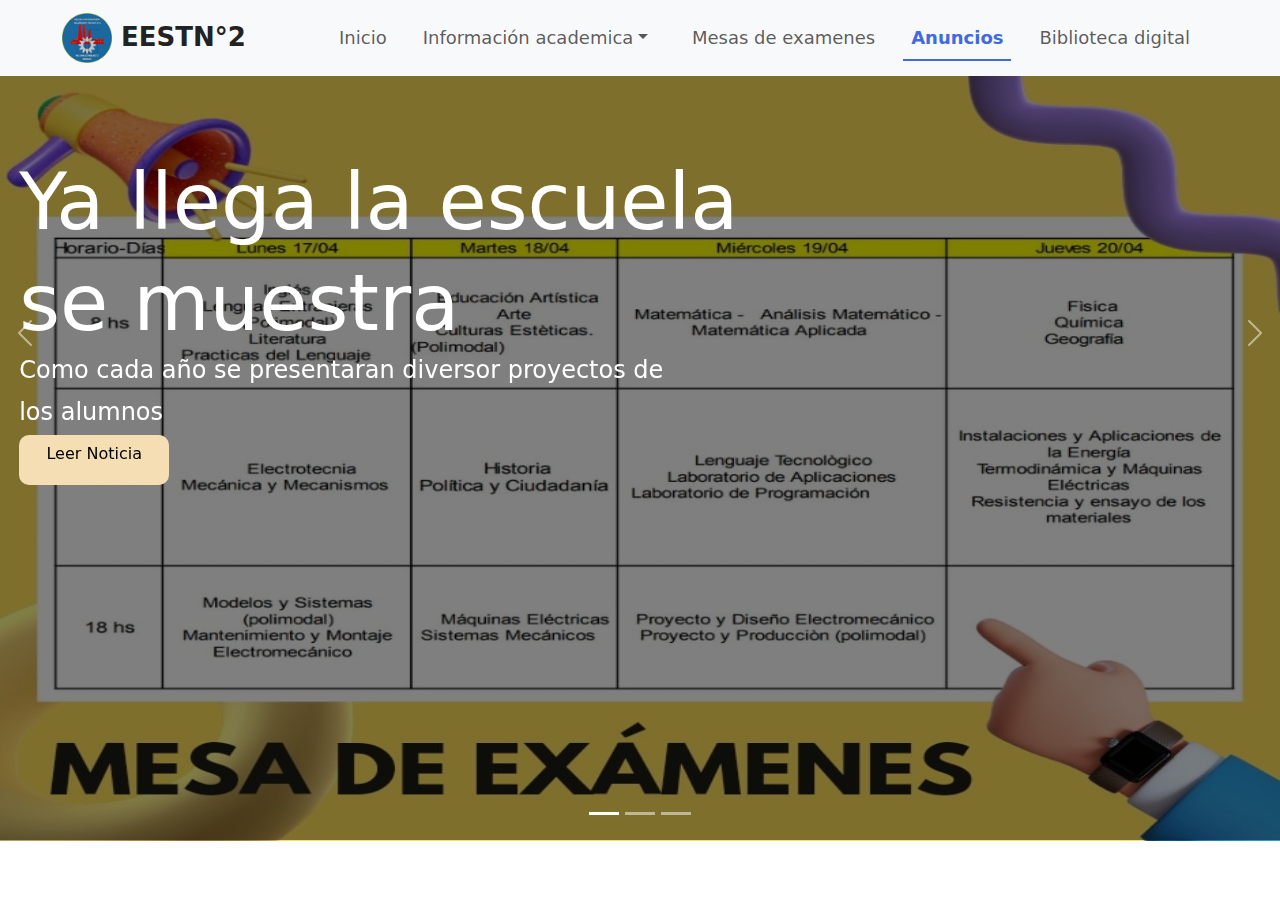
==== pages/anuncios.html @ 3d1d12f8 "Lito" ====
<!DOCTYPE html>
<html lang="en">
<head>
    <meta charset="UTF-8">
    <meta name="viewport" content="width=device-width, initial-scale=1.0">
    <link href="https://cdn.jsdelivr.net/npm/bootstrap@5.3.3/dist/css/bootstrap.min.css" rel="stylesheet"
        integrity="sha384-QWTKZyjpPEjISv5WaRU9OFeRpok6YctnYmDr5pNlyT2bRjXh0JMhjY6hW+ALEwIH" crossorigin="anonymous">
    <link rel="stylesheet" href="../css/style.css">
    <link rel="shortcut icon" href="../img/logo-colegio.png" type="image/x-icon">
    <link href="https://fonts.googleapis.com/icon?family=Material+Icons" rel="stylesheet">
    <title>Anuncios</title>
</head>
<body>
    <header>
        <nav class="navbar nav-underline navbar-expand-lg bg-body-tertiary">
            <div class="container-fluid">
                <a class="navbar-brand" href="#" style="font-size: 26px; font-weight: 600; color: #222;">
                    <img src="../img/logo-colegio.png" alt="" style="width: 50px;">
                    EESTN°2
                </a>
                <button class="navbar-toggler" type="button" data-bs-toggle="collapse" data-bs-target="#navbarNav"
                    aria-controls="navbarNav" aria-expanded="false" aria-label="Toggle navigation">
                    <span class="navbar-toggler-icon"></span>
                </button>
                <div class="collapse navbar-collapse justify-content-end" id="navbarNav">
                    <ul class="navbar-nav">
                        <li class="nav-item">
                            <a class="nav-link" href="../index.html">Inicio</a>
                        </li>
                        <li class="nav-item dropdown">
                            <a class="nav-link dropdown-toggle" data-bs-toggle="dropdown" aria-expanded="false"
                                href="#">Información academica</a>
                            <ul class="dropdown-menu">
                                <li><a class="dropdown-item" href="#">Ciclo básico</a></li>
                                <li><a class="dropdown-item" href="../pages/informatica.html">Informatica</a></li>
                                <li><a class="dropdown-item" href="#">Electromecanica</a></li>
                                <li><a class="dropdown-item" href="#">Energias Renovables</a></li>
                            </ul>
                        </li>
                        <li class="nav-item">
                            <a class="nav-link" href="#">Mesas de examenes</a>
                        </li>
                        <li class="nav-item">
                            <a class="nav-link active" href="#">Anuncios</a>
                        </li>
                        <li class="nav-item">
                            <a class="nav-link" href="#">Biblioteca digital</a>
                        </li>
                    </ul>
                </div>
            </div>
        </nav>
    </header>

    <main>
        <div id="carouselExampleIndicators" class="carousel slide">
            <div class="carousel-indicators">
                <button type="button" data-bs-target="#carouselExampleIndicators" data-bs-slide-to="0" class="active" aria-current="true" aria-label="Slide 1"></button>
                <button type="button" data-bs-target="#carouselExampleIndicators" data-bs-slide-to="1" aria-label="Slide 2"></button>
                <button type="button" data-bs-target="#carouselExampleIndicators" data-bs-slide-to="2" aria-label="Slide 3"></button>
            </div>
            <div class="carousel-inner">
                <div class="carousel-item active">
                    <section>
                        <img class="img-carousel" src="../img_Anuncios/MesaExamenes.jpg" class="d-block w-100" alt="collage1">  
                    </section>
                    <div class="carousel-caption">
                        <section>
                            <h5 class="texto-Grande">Ya llega la escuela</h5><br>
                            <h5 class="texto-Grande2">se muestra</h5><br>
                            <h5 class="texto-subtitulo">Como cada año se presentaran diversor proyectos de</h5><br>
                            <h5 class="texto-subtitulo2">los alumnos</h5>
                            <a class="btn button-carousel" role="button" href="#">
                                Leer Noticia
                            </a>
                        </section>
                    </div>
                </div>
                <div class="carousel-item">
                    <section>
                        <img class="img-carousel" src="../img_Anuncios/EntregaDelPremio.jpg" class="d-block w-100" alt="collage2">
                    </section>
                    <div class="carousel-caption">
                        <section>
                            <h5 class="texto-Grande">Ya llega la escuela</h5><br>
                            <h5 class="texto-Grande2">se muestra</h5><br>
                            <h5 class="texto-subtitulo">Como cada año se presentaran diversor proyectos de</h5><br>
                            <h5 class="texto-subtitulo2">los alumnos</h5>
                            <button class="button-carousel">
                                Leer Noticia
                            </button>
                        </section>
                    </div>
                </div>
                <div class="carousel-item">
                    <section>
                        <img class="img-carousel" src="../img_Anuncios/Rcp.jpg" class="d-block w-100" alt="collage3">
                    </section>
                    <div class="carousel-caption">
                        <section>
                            <h5 class="texto-Grande">Ya llega la escuela</h5><br>
                            <h5 class="texto-Grande2">se muestra</h5><br>
                            <h5 class="texto-subtitulo">Como cada año se presentaran diversor proyectos de</h5><br>
                            <h5 class="texto-subtitulo2">los alumnos</h5>
                            <button class="button-carousel">
                                Leer Noticia
                            </button>
                        </section>

                    </div>
                </div>
            </div>
            <button class="carousel-control-prev" type="button" data-bs-target="#carouselExampleIndicators" data-bs-slide="prev">
                <span class="carousel-control-prev-icon" aria-hidden="true"></span>
                <span class="visually-hidden">Previous</span>
            </button>
            <button class="carousel-control-next" type="button" data-bs-target="#carouselExampleIndicators" data-bs-slide="next">
                <span class="carousel-control-next-icon" aria-hidden="true"></span>
                <span class="visually-hidden">Next</span>
            </button>
        </div>
    </main>

    <!-- Intento Carousel, salio mal -->

    <script src="https://cdn.jsdelivr.net/npm/bootstrap@5.3.3/dist/js/bootstrap.bundle.min.js"
        integrity="sha384-YvpcrYf0tY3lHB60NNkmXc5s9fDVZLESaAA55NDzOxhy9GkcIdslK1eN7N6jIeHz"
        crossorigin="anonymous"></script>

    <script src="https://cdnjs.cloudflare.com/ajax/libs/materialize/1.0.0/js/materialize.min.js"></script>

</body>
</html>
---- css/style.css ----
.arvo-regular {
    font-family: "Arvo", serif;
    font-weight: 400;
    font-style: normal;
}
  
.arvo-bold {
    font-family: "Arvo", serif;
    font-weight: 500;
    font-style: normal;
}
  
.arvo-regular-italic {
    font-family: "Arvo", serif;
    font-weight: 400;
    font-style: italic;
}
  
.arvo-bold-italic {
    font-family: "Arvo", serif;
    font-weight: 700;
    font-style: italic;
}

body{
    overflow-x: hidden;
}

.arvo-bold {
  font-family: "Arvo", serif;
  font-weight: 500;
  font-style: normal;
}

.arvo-regular-italic {
  font-family: "Arvo", serif;
  font-weight: 400;
  font-style: italic;
}

.arvo-bold-italic {
  font-family: "Arvo", serif;
  font-weight: 700;
  font-style: italic;
}

.navbar {
  padding-left: 50px;
  padding-right: 50px;
}

.nav-link {
  font-size: 18px;
  font-weight: 500;
}
.nav-link.active {
  color: #4169e1 !important;
  outline: none !important;
}
.nav-item {
  padding-right: 20px;
}
.nav-item :hover {
  text-decoration-color: #4169e1;
  color: #4169e1;
}
.navbar-nav .nav-link.dropdown-toggle {
  width: auto;
  padding-right: 1rem; /* Ajusta el espaciado derecho según sea necesario */
}
/* Para asegurar que el dropdown tenga el mismo tamaño que el enlace */
.dropdown-menu {
  min-width: calc(100% - 2rem); /* Ajusta el valor según sea necesario */
}
.navbar-nav .dropdown:hover .dropdown-menu {
  display: block;
  margin-top: 0;
}
.principal-img{
    background-image: url('../img/principal.jpg'); 
    background-repeat: no-repeat;
    background-position: center;
    background-size: cover;
    width: 100vw; 
    height: 88vh;
    display: flex;
    align-items: center;
    position: relative;
    z-index: 1;
}
.principal-img2{
  background-image: url('../img/EscribirCompu.jpg'); 
  background-repeat: no-repeat;
  background-position: center;
  background-size: cover;
  width: 99vw; 
  height: 85vh;
  display: flex;
  align-items: center;
  position: relative;
  z-index: 1;
}
.principal-img3{
  background-image: url('../img_Anuncios/Collage1.jpg'); 
  background-repeat: no-repeat;
  background-position: center;
  background-size: cover;
  width: 99vw; 
  height: 85vh;
  display: flex;
  align-items: center;
  position: relative;
  z-index: 1;
}


.carousel-caption{
  margin-left: -15%;
  margin-bottom: -1.5%;
  height: 100%;
  width: 100%;
  background-color: rgba(0, 0, 0, 0.5);
}

/*Carousel*/
.img-carousel{
  height: 85vh;
  width: 100%;
  padding: 0%;
  margin: 0%;
}

/*Texto Carousel*/
.texto-Grande{
  color: white;
  font-size: 4.9em;
  text-align: left;
  margin-left: 1.5%;
  margin-top: 60px;
}
/*Texto carousel despues del br*/
.texto-Grande2{
  color: white;
  font-size: 4.9em;
  text-align: left;
  margin-left: 1.5%;
  margin-top: -2%;
}
/*Texto carousel subtitulo*/
.texto-subtitulo{
  color:white;
  font-size: 1.5em;
  text-align: left;
  margin-left: 1.5%;
  margin-top: -2%;
}
/*Texto carousel subtitulo despues del br*/
.texto-subtitulo2{
  color:white;
  font-size: 1.5em;
  text-align: left;
  margin-left: 1.5%;
  margin-top: -1.5%;
}


/*button carousel*/
.button-carousel{
  color: black;
  background-color: wheat;
  text-align: center;
  margin-left: -48.5%;
  border-radius: 10px;
  height: 50px;
  width: 150px;
  position: absolute;
}
/*Flechas carousel next*/
.carousel-control-next{
  width: 50px;
  height: 50px;
  text-align: right;
  margin-top: 18.1%;
}
/*Flechas carousel prev*/
.carousel-control-prev{
  width: 50px;
  height: 50px;
  text-align: right;
  margin-top: 18.1%;
}
.principal-img::before {
  content: ""; /* Obligatorio para que el pseudo-elemento sea visible */
  position: absolute; /* Para superponer el pseudo-elemento al fondo */
  top: 0;
  left: 0;
  width: 100%;
  height: 100%;
  background-color: rgba(0, 0, 0, 0.5); /* Color negro con opacidad del 50% */
}
.titulo-principal {
    position: relative;
    z-index: 1; /* Colocar el texto por encima del fondo oscuro */
    color: white;/* Alinear el texto al centro */
    margin-top: 0; /* Eliminar el margen superior predeterminado del h1 */
    font-size: 3.5em; /* Tamaño del texto */
  position: relative;
  z-index: 1; /* Colocar el texto por encima del fondo oscuro */
  color: white;
  text-align: start; /* Alinear el texto al centro */
  margin-top: 0; /* Eliminar el margen superior predeterminado del h1 */
  padding-left: 10%; /* Añadir espacio superior para el texto */
  font-size: 4.9em; /* Tamaño del texto */
}


.titulos {
  margin-top: 0; /* Eliminar el margen superior predeterminado del h1 */
  padding-top: 4%; /* Añadir espacio superior para el texto */
  padding-bottom: 2%;
  font-size: 3em; /* Tamaño del texto */
}

.gretting-section{
    padding-top: 80px;
}

.intro-info{
    font-size: 20px;
    font-weight: 400;
}

.imagenes {
    display: flex;
    justify-content: space-around;
}

.imagen-container {
    position: relative;
    width: 32%;
    overflow: hidden;
    cursor: pointer;
    border-radius: 20px;
}

.imagen-container img {
    width: 100%;
    height: 300px;
    transition: transform 0.5s ease; /* Transición suave para el filtro de la imagen */
}

.overlay {
  position: absolute;
  top: 0;
  left: 0;
  width: 100%;
  height: 100%;
  background-color: rgba(
    0,
    0,
    0,
    0.5
  ); /* Superposición oscura con transparencia */
  display: flex;
  justify-content: center;
  align-items: center;
  opacity: 0; /* Inicialmente oculto */
  transition: opacity 0.3s ease; /* Transición suave para la opacidad */
}

.overlay-text {
  color: white;
  font-size: 25px;
  font-weight: 500;
  text-align: center;
  margin: 0;
}

.imagen-container:hover .overlay {
  opacity: 1; /* Mostrar superposición cuando se pasa el mouse sobre el contenedor de la imagen */
}

.imagen-container:hover img {
  transform: scale(
    1.1
  ); /* Hacer un pequeño zoom en la imagen al pasar el mouse sobre ella */
}

footer {
  padding-top: 80px;
}

footer p{
    margin-bottom: 3rem;
}

footer h5{
    font-size: 24px ;
}

time, i{
    color: gray;
}

.campo-form{
    height: 50px;
    font-size: large;
}

/* SACARLE LAS FLECHAS AL INPUT DE TIPO NUMERO */
input::-webkit-outer-spin-button,
input::-webkit-inner-spin-button {
    -webkit-appearance: none;
    margin: 0;
}


/* ------------------------------------ */

.btn-formulario{
    width: 600px; 
    height: 50px; 
    font-size: 25px; 
    background-color: #4169e1;
}

footer h5 {
  font-size: 24px;
}
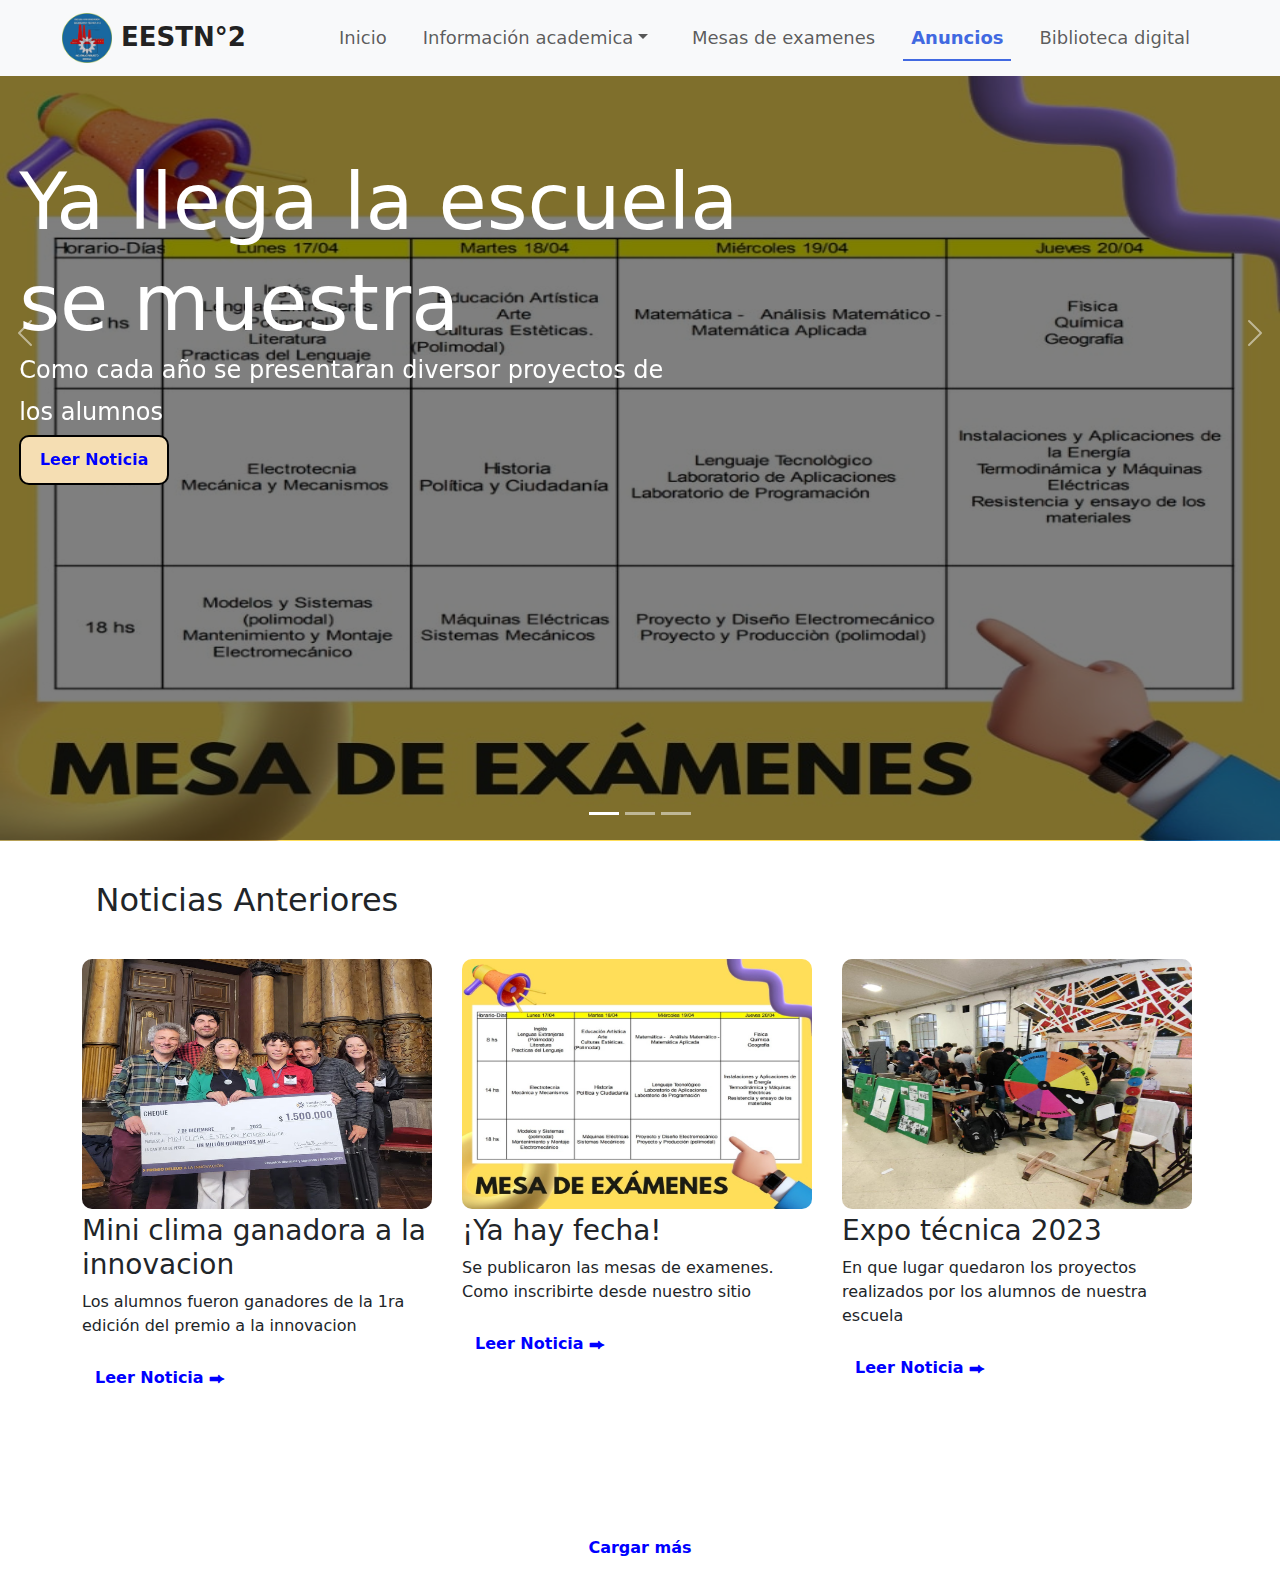
==== commit 3058fcf2: "CardsCargarMasLinks" ====
--- a/pages/anuncios.html
+++ b/pages/anuncios.html
@@ -71,7 +71,7 @@
                             <h5 class="texto-subtitulo">Como cada año se presentaran diversor proyectos de</h5><br>
                             <h5 class="texto-subtitulo2">los alumnos</h5>
                             <a class="btn button-carousel" role="button" href="#">
-                                Leer Noticia
+                                <p class="button-text">Leer Noticia</p>
                             </a>
                         </section>
                     </div>
@@ -86,9 +86,9 @@
                             <h5 class="texto-Grande2">se muestra</h5><br>
                             <h5 class="texto-subtitulo">Como cada año se presentaran diversor proyectos de</h5><br>
                             <h5 class="texto-subtitulo2">los alumnos</h5>
-                            <button class="button-carousel">
-                                Leer Noticia
-                            </button>
+                            <a class="btn button-carousel" role="button" href="#">
+                                <p class="button-text">Leer Noticia</p>
+                            </a>
                         </section>
                     </div>
                 </div>
@@ -102,9 +102,9 @@
                             <h5 class="texto-Grande2">se muestra</h5><br>
                             <h5 class="texto-subtitulo">Como cada año se presentaran diversor proyectos de</h5><br>
                             <h5 class="texto-subtitulo2">los alumnos</h5>
-                            <button class="button-carousel">
-                                Leer Noticia
-                            </button>
+                            <a class="btn button-carousel" role="button" href="#">
+                                <p class="button-text">Leer Noticia</p>
+                            </a>
                         </section>
 
                     </div>
@@ -119,6 +119,64 @@
                 <span class="visually-hidden">Next</span>
             </button>
         </div>
+        <h2 style="margin-top: 40px; margin-bottom: 40px; margin-left: 95.5px;">Noticias Anteriores</h2>
+        <div class="container">
+            <div class="row">
+                <!-- Primera fila -->
+                <div class="col-md-12">
+                </div>
+            </div>
+
+            <section class="Remplazo-Cards">
+                <div class="row">
+                    <div class="col-sm-4">
+                        <img style="width: 350px; height: 250px; margin-right: 20px; border-radius: 10px;"
+                            src="../img_Anuncios/EntregaDelPremio.jpg" alt="">
+                    </div>
+
+                    <div class="col-sm-4">
+                        <img style="width: 350px; height: 250px; border-radius: 10px;"
+                            src="../img_Anuncios/MesaExamenes.jpg" alt="">
+                    </div>
+
+                    <div class="col-sm-4">
+                        <img style="width: 350px; height: 250px; margin-left: 0%; border-radius: 10px;"
+                            src="../img_Anuncios/Ruleta.jpg" alt="">
+                    </div>
+                </div>
+            </section>
+            <section class="Remplazo-Cards">
+                <div class="row">
+                    <div class="col-sm-4">
+                        <h3 style="margin-top: 5px;">Mini clima ganadora a la <br> innovacion</h3>
+                        <p>Los alumnos fueron ganadores de la 1ra edición del premio a la innovacion</p>
+                        <a class="btn" role="button" href="#">
+                            <p class="button-text">Leer Noticia ⮕</p>
+                        </a>
+                    </div>
+
+                    <div class="col-sm-4">
+                        <h3 style="margin-top: 5px;">¡Ya hay fecha!</h3>
+                        <p>Se publicaron las mesas de examenes. Como inscribirte desde nuestro sitio</p>
+                        <a class="btn" role="button" href="#">
+                            <p class="button-text">Leer Noticia ⮕</p>
+                        </a>
+                    </div>
+
+                    <div class="col-sm-4">
+                        <h3 style="margin-top: 5px;">Expo técnica 2023</h3>
+                        <p>En que lugar quedaron los proyectos realizados por los alumnos de nuestra escuela</p>
+                        <a class="btn" role="button" href="#">
+                            <p class="button-text">Leer Noticia ⮕</p>
+                        </a>
+                    </div>
+                </div>
+            </section>
+            <div class="cargar-mas">
+                <a class="btn" role="button" href="#">
+                    <p class="button-text">Cargar más</p>
+                </a>
+            </div>
     </main>
 
     <!-- Intento Carousel, salio mal -->
--- a/css/style.css
+++ b/css/style.css
@@ -174,7 +174,15 @@
   height: 50px;
   width: 150px;
   position: absolute;
-}
+  border: solid black 2px;
+}
+/*Button text*/
+.button-text{
+  padding-top: 5px;
+  color: blue;
+  font-weight: 700;
+}
+
 /*Flechas carousel next*/
 .carousel-control-next{
   width: 50px;
@@ -189,6 +197,12 @@
   text-align: right;
   margin-top: 18.1%;
 }
+
+.cargar-mas{
+  text-align: center;
+  margin-top: 10%;
+}
+
 .principal-img::before {
   content: ""; /* Obligatorio para que el pseudo-elemento sea visible */
   position: absolute; /* Para superponer el pseudo-elemento al fondo */
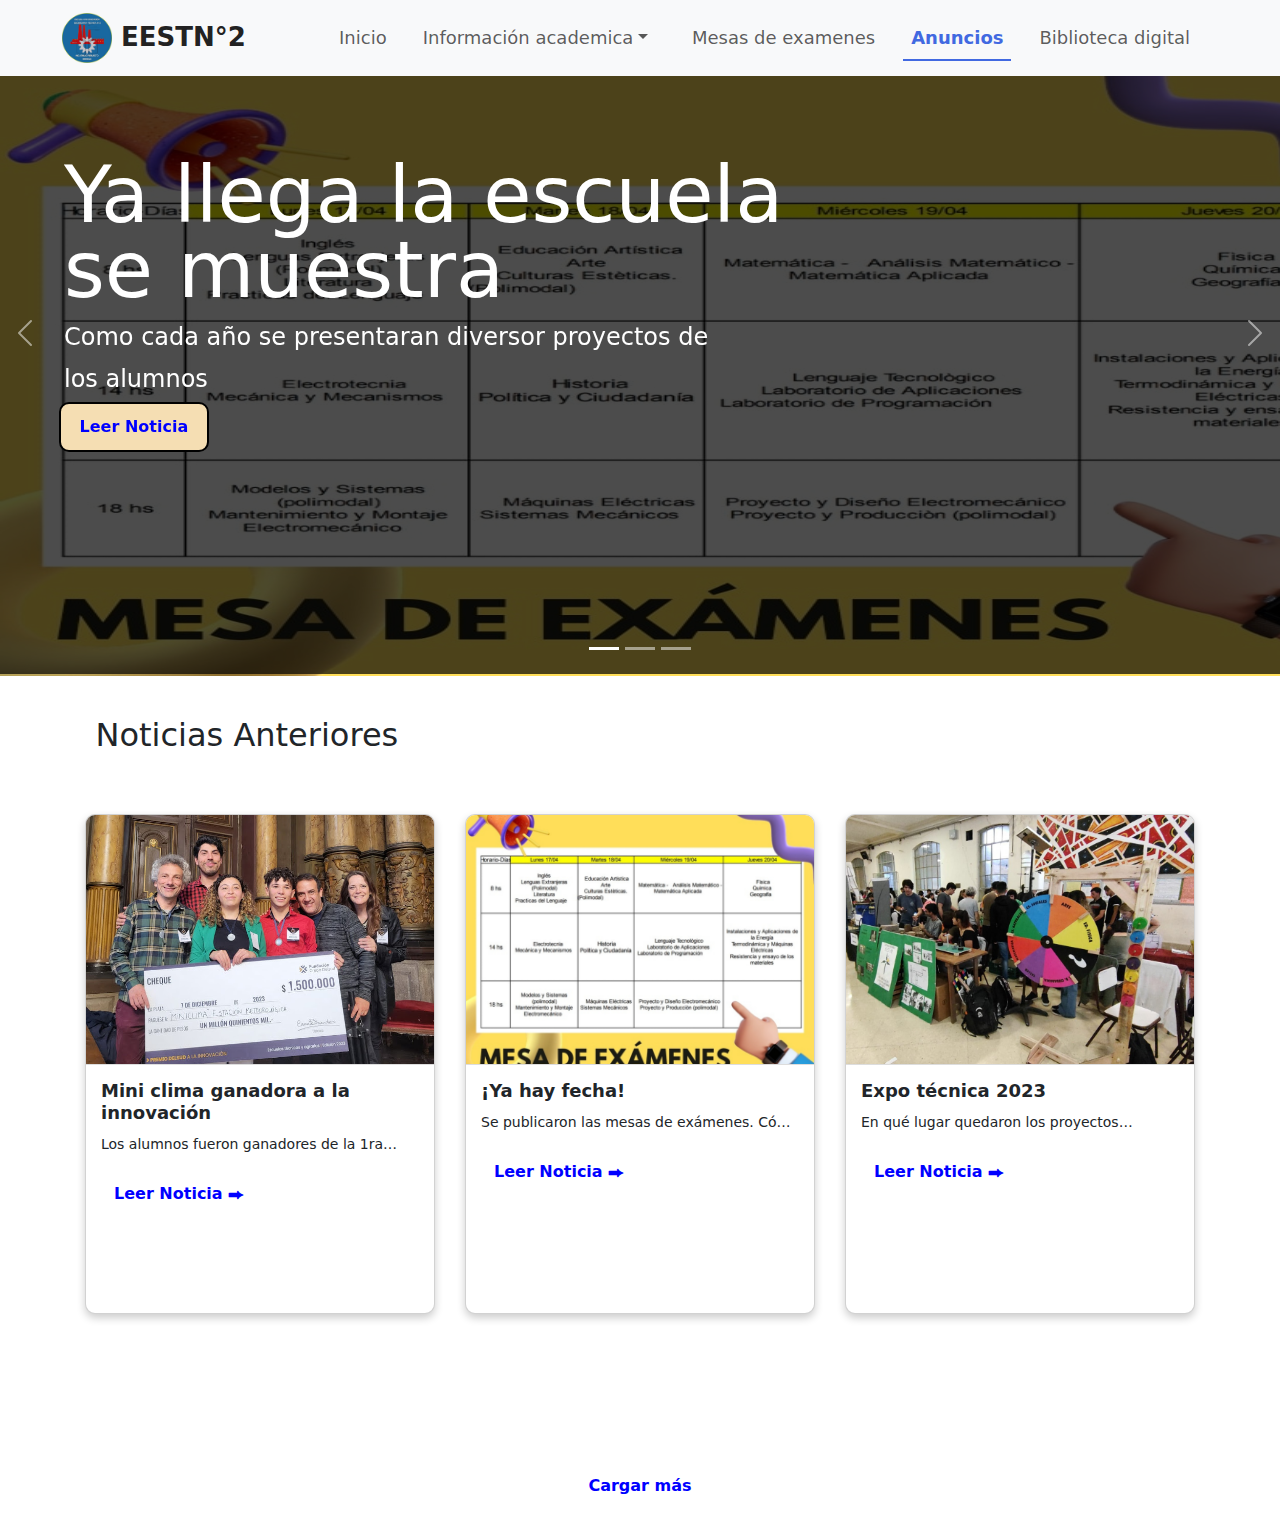
==== commit 3cac8e34: "cardsCarousel" ====
--- a/pages/anuncios.html
+++ b/pages/anuncios.html
@@ -62,7 +62,7 @@
             <div class="carousel-inner">
                 <div class="carousel-item active">
                     <section>
-                        <img class="img-carousel" src="../img_Anuncios/MesaExamenes.jpg" class="d-block w-100" alt="collage1">  
+                        <img class="img-carousel" src="../img_Anuncios/MesaExamenes1460.jpg" class="d-block w-100" alt="collage1">  
                     </section>
                     <div class="carousel-caption">
                         <section>
@@ -120,58 +120,51 @@
             </button>
         </div>
         <h2 style="margin-top: 40px; margin-bottom: 40px; margin-left: 95.5px;">Noticias Anteriores</h2>
-        <div class="container">
-            <div class="row">
-                <!-- Primera fila -->
-                <div class="col-md-12">
+<div class="container">
+    <div class="row">
+        <!-- Primera fila -->
+        <div class="col-md-12">
+        </div>
+    </div>
+
+    <section class="Remplazo-Cards">
+        <div class="row">
+            <div class="col-sm-4">
+                <div class="card">
+                    <img class="card-img-top" src="../img_Anuncios/EntregaDelPremio.jpg" alt="">
+                    <div class="card-body">
+                        <h3 class="card-title">Mini clima ganadora a la <br> innovación</h3>
+                        <p class="card-text">Los alumnos fueron ganadores de la 1ra edición del premio a la innovación</p>
+                        <a class="btn" role="button" href="#"><p class="button-text">Leer Noticia ⮕</p></a>
+                    </div>
                 </div>
             </div>
-
-            <section class="Remplazo-Cards">
-                <div class="row">
-                    <div class="col-sm-4">
-                        <img style="width: 350px; height: 250px; margin-right: 20px; border-radius: 10px;"
-                            src="../img_Anuncios/EntregaDelPremio.jpg" alt="">
-                    </div>
-
-                    <div class="col-sm-4">
-                        <img style="width: 350px; height: 250px; border-radius: 10px;"
-                            src="../img_Anuncios/MesaExamenes.jpg" alt="">
-                    </div>
-
-                    <div class="col-sm-4">
-                        <img style="width: 350px; height: 250px; margin-left: 0%; border-radius: 10px;"
-                            src="../img_Anuncios/Ruleta.jpg" alt="">
+    
+            <div class="col-sm-4">
+                <div class="card">
+                    <img class="card-img-top" src="../img_Anuncios/MesaExamenes1460.jpg" alt="">
+                    <div class="card-body">
+                        <h3 class="card-title">¡Ya hay fecha!</h3>
+                        <p class="card-text">Se publicaron las mesas de exámenes. Cómo inscribirte desde nuestro sitio</p>
+                        <a class="btn" role="button" href="#"><p class="button-text">Leer Noticia ⮕</p></a>
                     </div>
                 </div>
-            </section>
-            <section class="Remplazo-Cards">
-                <div class="row">
-                    <div class="col-sm-4">
-                        <h3 style="margin-top: 5px;">Mini clima ganadora a la <br> innovacion</h3>
-                        <p>Los alumnos fueron ganadores de la 1ra edición del premio a la innovacion</p>
-                        <a class="btn" role="button" href="#">
-                            <p class="button-text">Leer Noticia ⮕</p>
-                        </a>
-                    </div>
-
-                    <div class="col-sm-4">
-                        <h3 style="margin-top: 5px;">¡Ya hay fecha!</h3>
-                        <p>Se publicaron las mesas de examenes. Como inscribirte desde nuestro sitio</p>
-                        <a class="btn" role="button" href="#">
-                            <p class="button-text">Leer Noticia ⮕</p>
-                        </a>
-                    </div>
-
-                    <div class="col-sm-4">
-                        <h3 style="margin-top: 5px;">Expo técnica 2023</h3>
-                        <p>En que lugar quedaron los proyectos realizados por los alumnos de nuestra escuela</p>
-                        <a class="btn" role="button" href="#">
-                            <p class="button-text">Leer Noticia ⮕</p>
-                        </a>
+            </div>
+    
+            <div class="col-sm-4">
+                <div class="card">
+                    <img class="card-img-top" src="../img_Anuncios/Ruleta.jpg" alt="">
+                    <div class="card-body">
+                        <h3 class="card-title">Expo técnica 2023</h3>
+                        <p class="card-text">En qué lugar quedaron los proyectos realizados por los alumnos de nuestra escuela</p>
+                        <a class="btn" role="button" href="#"><p class="button-text">Leer Noticia ⮕</p></a>
                     </div>
                 </div>
-            </section>
+            </div>
+        </div>
+    </section>
+</div>
+
             <div class="cargar-mas">
                 <a class="btn" role="button" href="#">
                     <p class="button-text">Cargar más</p>
--- a/css/style.css
+++ b/css/style.css
@@ -76,8 +76,7 @@
   display: block;
   margin-top: 0;
 }
-.principal-img{
-    background-image: url('../img/principal.jpg'); 
+.principal-img{ 
     background-repeat: no-repeat;
     background-position: center;
     background-size: cover;
@@ -88,44 +87,19 @@
     position: relative;
     z-index: 1;
 }
-.principal-img2{
-  background-image: url('../img/EscribirCompu.jpg'); 
-  background-repeat: no-repeat;
-  background-position: center;
-  background-size: cover;
-  width: 99vw; 
-  height: 85vh;
-  display: flex;
-  align-items: center;
-  position: relative;
-  z-index: 1;
-}
-.principal-img3{
-  background-image: url('../img_Anuncios/Collage1.jpg'); 
-  background-repeat: no-repeat;
-  background-position: center;
-  background-size: cover;
-  width: 99vw; 
-  height: 85vh;
-  display: flex;
-  align-items: center;
-  position: relative;
-  z-index: 1;
-}
-
 
 .carousel-caption{
   margin-left: -15%;
-  margin-bottom: -1.5%;
-  height: 100%;
+  margin-bottom: -1.4%;
+  height: 101%;
   width: 100%;
-  background-color: rgba(0, 0, 0, 0.5);
+  background-color: rgba(0, 0, 0, 0.7);
 }
 
 /*Carousel*/
 .img-carousel{
-  height: 85vh;
-  width: 100%;
+  height: 600px;
+  width: 1460px;
   padding: 0%;
   margin: 0%;
 }
@@ -135,7 +109,7 @@
   color: white;
   font-size: 4.9em;
   text-align: left;
-  margin-left: 1.5%;
+  margin-left: 5%;
   margin-top: 60px;
 }
 /*Texto carousel despues del br*/
@@ -143,15 +117,15 @@
   color: white;
   font-size: 4.9em;
   text-align: left;
-  margin-left: 1.5%;
-  margin-top: -2%;
+  margin-left: 5%;
+  margin-top: -4%;
 }
 /*Texto carousel subtitulo*/
 .texto-subtitulo{
   color:white;
   font-size: 1.5em;
   text-align: left;
-  margin-left: 1.5%;
+  margin-left: 5%;
   margin-top: -2%;
 }
 /*Texto carousel subtitulo despues del br*/
@@ -159,7 +133,7 @@
   color:white;
   font-size: 1.5em;
   text-align: left;
-  margin-left: 1.5%;
+  margin-left: 5%;
   margin-top: -1.5%;
 }
 
@@ -169,12 +143,17 @@
   color: black;
   background-color: wheat;
   text-align: center;
-  margin-left: -48.5%;
+  margin-left: -45.4%;
   border-radius: 10px;
   height: 50px;
   width: 150px;
   position: absolute;
   border: solid black 2px;
+}
+/* button hover */
+.button-carousel:hover{
+  background-color: wheat; /* Color de fondo en estado hover */
+  color: black ;
 }
 /*Button text*/
 .button-text{
@@ -341,3 +320,58 @@
 footer h5 {
   font-size: 24px;
 }
+
+.card {
+  width: 350px;
+  height: 500px; /* Fijar la altura de la card */
+  margin: 20px auto;
+  border-radius: 10px;
+  overflow: hidden;
+  box-shadow: 0 4px 8px rgba(0, 0, 0, 0.2);
+  transition: transform 0.3s ease;
+  display: flex;
+  flex-direction: column;
+  justify-content: space-between;
+}
+
+.card:hover {
+  transform: scale(1.05);
+}
+
+.card-img-top {
+  width: 100%;
+  height: 250px;
+  object-fit: cover; /* Asegura que la imagen se ajuste sin distorsión */
+  border-bottom: 1px solid #ddd;
+}
+
+.card-body {
+  padding: 15px;
+  flex-grow: 1; /* Permite que el contenido crezca y ocupe el espacio disponible */
+}
+
+.card-title {
+  font-size: 18px;
+  font-weight: bold;
+  margin-bottom: 10px;
+}
+
+.card-text {
+  font-size: 14px;
+  margin-bottom: 15px;
+  display: -webkit-box;
+  -webkit-line-clamp: 1; /* Limita a 3 líneas */
+  -webkit-box-orient: vertical;
+  overflow: hidden;
+  text-overflow: ellipsis;
+}
+
+.button-text {
+  color: blue;
+  font-weight: 700;
+}
+
+.btn {
+  text-decoration: none;
+  align-self: flex-end; /* Alinea el botón al final */
+}
